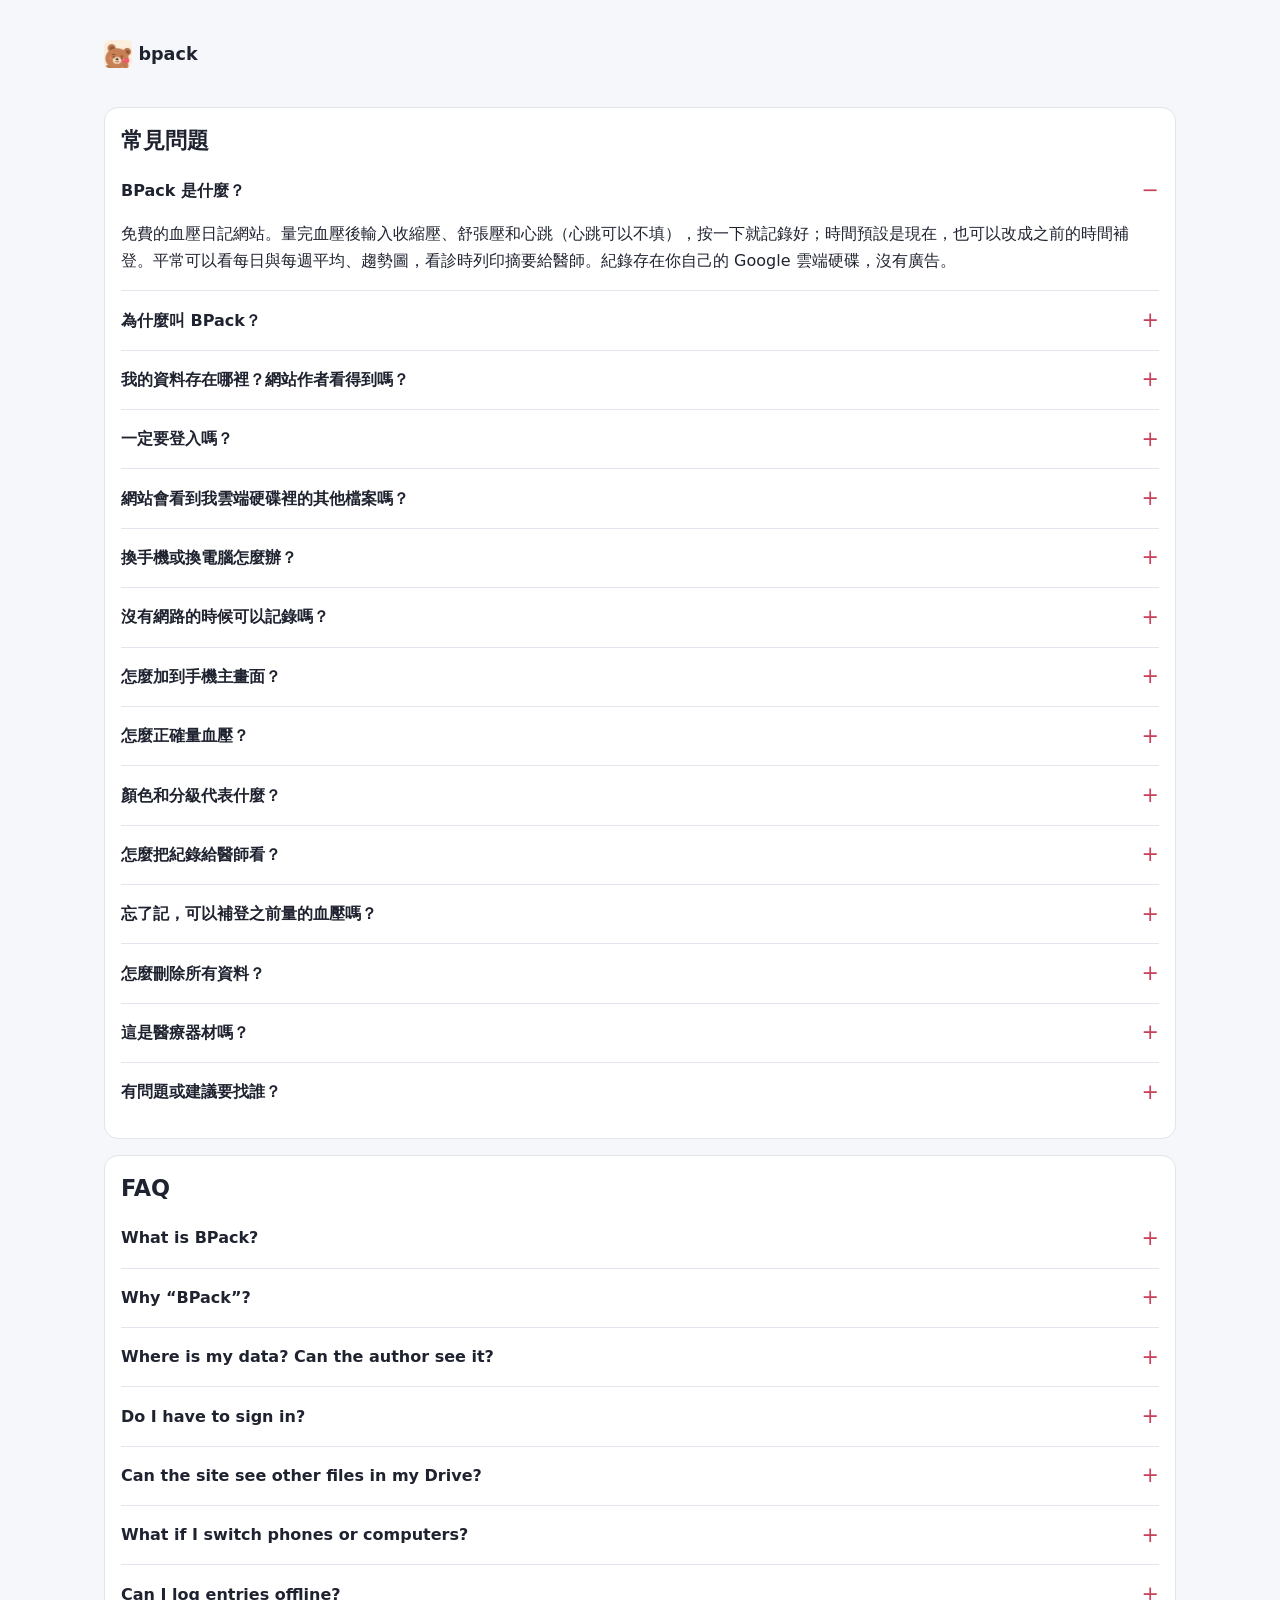
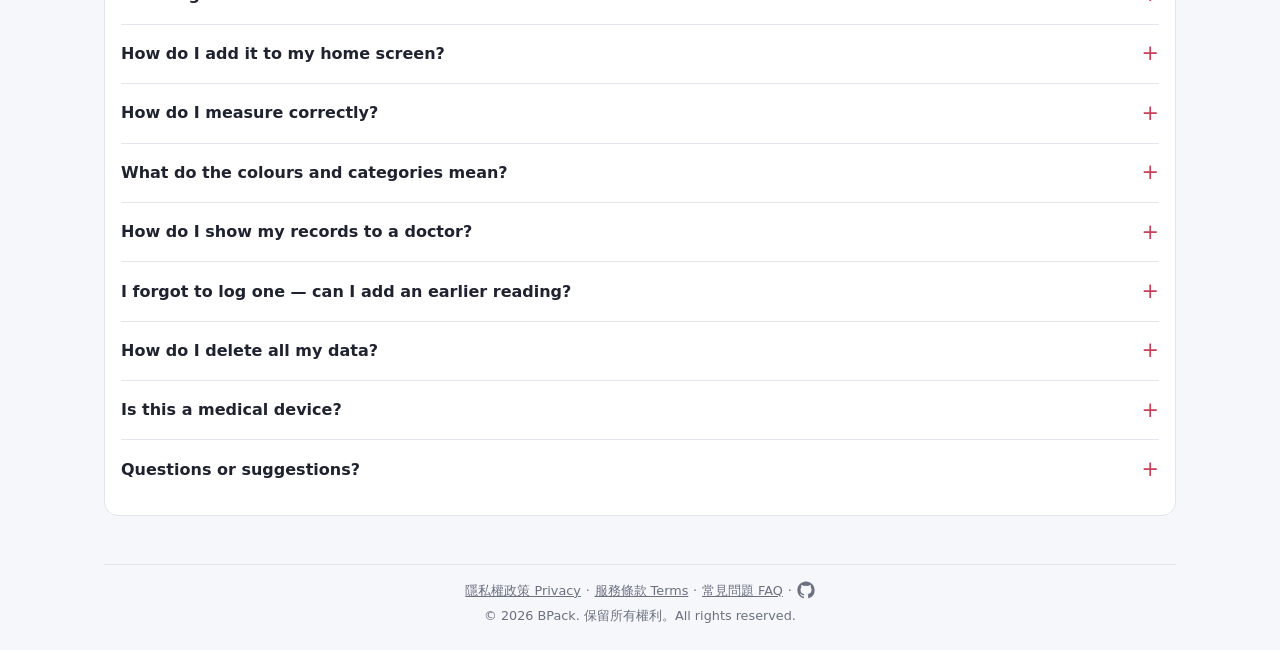
==== faq.html @ 2a6acb5d "BPack: blood pressure diary Free blood pressure diary built on Headack's infrastructure (Google sign" ====
<!doctype html>
<html lang="zh-TW">
<head>
  <meta charset="utf-8">
  <meta name="viewport" content="width=device-width, initial-scale=1">
  <meta http-equiv="Content-Security-Policy" content="default-src 'self'; base-uri 'self'">
  <title>常見問題 FAQ｜BPack</title>
  <meta name="description" content="BPack 常見問題：資料存在哪裡、一定要登入嗎、怎麼正確量血壓、顏色代表什麼、怎麼補登、怎麼給醫師看、怎麼刪除資料。 BPack FAQ: where your data lives, signing in, how to measure correctly, what the colours mean, backfilling, sharing with your doctor, deleting data.">
  <link rel="canonical" href="https://bear1110.github.io/bpack/faq.html">
  <meta property="og:image" content="https://bear1110.github.io/bpack/icons/og-image.png">
  <link rel="icon" href="icons/logo.svg" type="image/svg+xml">
  <script src="js/theme.js"></script>
  <link rel="stylesheet" href="css/styles.css">
  <!-- 結構化資料：FAQPage（只是資料區塊，不會被執行） -->
  <script type="application/ld+json">
  {
    "@context": "https://schema.org",
    "@type": "FAQPage",
    "mainEntity": [
      { "@type": "Question", "name": "BPack 是什麼？", "acceptedAnswer": { "@type": "Answer", "text": "免費的血壓日記網站。輸入收縮壓、舒張壓與心跳就能記錄，查看每日與每週平均、趨勢圖，並列印看診摘要給醫師。紀錄存在你自己的 Google 雲端硬碟。" } },
      { "@type": "Question", "name": "我的資料存在哪裡？網站作者看得到嗎？", "acceptedAnswer": { "@type": "Answer", "text": "登入後，紀錄存在你自己 Google 雲端硬碟裡的一份試算表；尚未同步的紀錄暫存在你的瀏覽器。本網站沒有後端伺服器，作者看不到任何人的資料。" } },
      { "@type": "Question", "name": "一定要登入嗎？", "acceptedAnswer": { "@type": "Answer", "text": "不用登入也能記錄，但紀錄只會存在這台裝置的瀏覽器裡，清除瀏覽器資料、換手機或換瀏覽器就會遺失。建議用 Google 登入備份。" } },
      { "@type": "Question", "name": "怎麼正確量血壓？", "acceptedAnswer": { "@type": "Answer", "text": "量之前靜坐 5 分鐘，背有靠、雙腳平放，手臂放在與心臟同高的位置；量前 30 分鐘不要喝咖啡、運動或抽菸。建議早上起床後吃藥前、晚上睡前各量一次，每次量兩遍、間隔一分鐘，連續 7 天。" } },
      { "@type": "Question", "name": "顏色和分級代表什麼？", "acceptedAnswer": { "@type": "Answer", "text": "依常見指引的門檻：居家血壓低於 120/80 為正常，120–129 且舒張壓低於 80 為偏高，130/80 以上為高血壓第一期，140/90 以上為第二期，180/120 以上請立即就醫；低於 90/60 為偏低。這只是參考，不是診斷。" } },
      { "@type": "Question", "name": "怎麼把紀錄給醫師看？", "acceptedAnswer": { "@type": "Answer", "text": "到「統計」→「看診摘要」，按「列印／存成 PDF」；也可以直接分享你的 Google 試算表。" } },
      { "@type": "Question", "name": "怎麼刪除所有資料？", "acceptedAnswer": { "@type": "Answer", "text": "到「設定」→「危險區域」→「清空所有紀錄」。也可以直接刪除雲端硬碟中的試算表，並在 Google 帳戶撤銷本網站的存取權。" } }
    ]
  }
  </script>
</head>
<body class="doc-page">
  <main>
    <p><a href="./" class="brand-link"><img src="icons/logo.png" alt="" width="28" height="28">bpack</a></p>

    <article class="card doc faq">
      <h1>常見問題</h1>

      <details open>
        <summary>BPack 是什麼？</summary>
        <p>免費的血壓日記網站。量完血壓後輸入收縮壓、舒張壓和心跳（心跳可以不填），按一下就記錄好；時間預設是現在，也可以改成之前的時間補登。平常可以看每日與每週平均、趨勢圖，看診時列印摘要給醫師。紀錄存在你自己的 Google 雲端硬碟，沒有廣告。</p>
      </details>
      <details>
        <summary>為什麼叫 BPack？</summary>
        <p>BPack 是 BP（blood pressure，血壓）加上 ack（acknowledge，確認收到）。血壓如果沒有被好好「ack」——被定期量、被記下來——醫師就很難判斷藥有沒有效、該不該調整。所以我們希望大家把每一次量到的數字都記下來。</p>
      </details>
      <details>
        <summary>我的資料存在哪裡？網站作者看得到嗎？</summary>
        <p>登入後，紀錄存在你自己 Google 雲端硬碟裡的一份試算表（「BPack 血壓紀錄」）；尚未同步的紀錄暫存在你目前使用的瀏覽器。本網站沒有後端伺服器，<strong>作者看不到任何人的資料</strong>，也沒有任何瀏覽量統計或追蹤。詳見<a href="privacy.html">隱私權政策</a>。</p>
      </details>
      <details>
        <summary>一定要登入嗎？</summary>
        <p>不用登入也能記錄。但沒登入時，紀錄只存在這台裝置的瀏覽器裡：<strong>清除瀏覽器資料、換手機或換瀏覽器，紀錄就會不見</strong>。建議用 Google 登入，紀錄會備份到你自己的雲端硬碟。</p>
      </details>
      <details>
        <summary>網站會看到我雲端硬碟裡的其他檔案嗎？</summary>
        <p>不會。登入時授權的是 Google 的 <code>drive.file</code> 權限，只能存取本網站自己建立的那份試算表。</p>
      </details>
      <details>
        <summary>換手機或換電腦怎麼辦？</summary>
        <p>在新裝置打開網站，用同一個 Google 帳號登入，紀錄就會從你的試算表讀回來。</p>
      </details>
      <details>
        <summary>沒有網路的時候可以記錄嗎？</summary>
        <p>可以。紀錄會先存在瀏覽器裡，連上網路後自動同步到試算表。</p>
      </details>
      <details>
        <summary>怎麼加到手機主畫面？</summary>
        <p>按畫面上方的「↓」按鈕。Android 和電腦版 Chrome／Edge 會直接安裝；iPhone 請在 Safari 點「分享」→「加入主畫面」。加到主畫面後，打開就像一般 App 一樣。</p>
      </details>
      <details>
        <summary>怎麼正確量血壓？</summary>
        <p>量之前先靜坐 5 分鐘，背有靠、雙腳平放地面、不要說話；袖帶綁在上臂，手臂放在桌上、與心臟同高。量前 30 分鐘不要喝咖啡或茶、運動、抽菸。</p>
        <p>醫師最常建議的習慣是「722」：連續 <strong>7</strong> 天，每天早晚 <strong>2</strong> 個時段（早上起床後、上廁所後、吃藥前；晚上睡前），每個時段量 <strong>2</strong> 次、間隔一分鐘。這樣得到的平均值最能反映你真正的血壓。</p>
      </details>
      <details>
        <summary>顏色和分級代表什麼？</summary>
        <p>本網站依常見指引的門檻替每筆紀錄標上顏色（以居家血壓為準）：</p>
        <ul>
          <li><strong>正常</strong>：低於 120/80</li>
          <li><strong>偏高</strong>：收縮壓 120–129，且舒張壓低於 80</li>
          <li><strong>高血壓第一期</strong>：收縮壓 130–139 或舒張壓 80–89</li>
          <li><strong>高血壓第二期</strong>：收縮壓 140 以上或舒張壓 90 以上</li>
          <li><strong>請立即就醫</strong>：收縮壓 180 以上或舒張壓 120 以上</li>
          <li><strong>偏低</strong>：低於 90/60</li>
        </ul>
        <p>居家血壓的治療目標一般是低於 130/80。這些分級只是參考，不是診斷；單次量到偏高不必緊張，重點是一段時間的平均。<strong>請勿未經醫師討論就自行調整藥物。</strong></p>
      </details>
      <details>
        <summary>怎麼把紀錄給醫師看？</summary>
        <p>到「統計」→「看診摘要」，選好期間後按「列印／存成 PDF」。摘要包含這段期間的平均血壓、早晚平均、各分級的比例與趨勢圖。也可以直接分享你的 Google 試算表給醫師。</p>
      </details>
      <details>
        <summary>忘了記，可以補登之前量的血壓嗎？</summary>
        <p>可以。在記錄頁按時間那一列，就可以改成之前的日期和時間再儲存。已經存好的紀錄也可以在「紀錄」頁點開修改時間或數值。</p>
      </details>
      <details>
        <summary>怎麼刪除所有資料？</summary>
        <p>到「設定」→「危險區域」→「清空所有紀錄」。也可以直接刪除雲端硬碟中的試算表，並在 <a href="https://myaccount.google.com/permissions" rel="noopener">Google 帳戶的第三方存取權</a>頁面撤銷本網站的授權。</p>
      </details>
      <details>
        <summary>這是醫療器材嗎？</summary>
        <p>不是。本網站只是記錄工具，分級與統計不構成醫療診斷。如果量到 180/120 以上，或出現胸痛、呼吸困難、劇烈頭痛、單側無力、說話困難等症狀，請立即就醫。</p>
      </details>
      <details>
        <summary>有問題或建議要找誰？</summary>
        <p>歡迎到 <a href="https://github.com/Bear1110/bpack/issues" rel="noopener">GitHub</a> 提出 issue。</p>
      </details>
    </article>

    <article class="card doc faq" lang="en">
      <h1>FAQ</h1>
      <details>
        <summary>What is BPack?</summary>
        <p>A free blood-pressure diary. After you measure, type in systolic, diastolic and pulse (pulse is optional) and tap once to save; the time defaults to now and can be changed to backfill an earlier reading. See daily and weekly averages and a trend chart, and print a summary for your doctor. Your entries are stored in your own Google Drive. No ads.</p>
      </details>
      <details>
        <summary>Why “BPack”?</summary>
        <p>BPack = BP (blood pressure) + ack (acknowledge). Blood pressure that isn't acked — measured regularly and written down — makes it hard for your doctor to tell whether treatment is working. So we hope you'll record every reading.</p>
      </details>
      <details>
        <summary>Where is my data? Can the author see it?</summary>
        <p>Once you sign in, entries are stored in a spreadsheet in your own Google Drive ("BPack Blood Pressure Log"); entries not yet synced are kept in your browser. There is no backend server — <strong>the author cannot see anyone's data</strong>, and there are no analytics or tracking of any kind. See the <a href="privacy.html">privacy policy</a>.</p>
      </details>
      <details>
        <summary>Do I have to sign in?</summary>
        <p>No — you can log right away. But without signing in, entries live only in this browser on this device: <strong>clearing browser data or switching phones or browsers will lose them</strong>. Sign in with Google to back them up to your own Drive.</p>
      </details>
      <details>
        <summary>Can the site see other files in my Drive?</summary>
        <p>No. It uses Google's <code>drive.file</code> permission, which only allows access to the spreadsheet the site created.</p>
      </details>
      <details>
        <summary>What if I switch phones or computers?</summary>
        <p>Open the site on the new device and sign in with the same Google account; your entries are read back from your spreadsheet.</p>
      </details>
      <details>
        <summary>Can I log entries offline?</summary>
        <p>Yes. Entries are saved in the browser first and synced to your spreadsheet when you're back online.</p>
      </details>
      <details>
        <summary>How do I add it to my home screen?</summary>
        <p>Tap the “↓” button at the top. Android and desktop Chrome/Edge install it directly; on iPhone, tap Share → Add to Home Screen in Safari.</p>
      </details>
      <details>
        <summary>How do I measure correctly?</summary>
        <p>Sit quietly for 5 minutes first, back supported, feet flat on the floor, without talking; cuff on the upper arm, arm resting on a table at heart level. No caffeine, exercise or smoking in the 30 minutes before.</p>
        <p>The habit doctors most often recommend is “722”: <strong>7</strong> days in a row, <strong>2</strong> times a day (morning after waking and using the toilet, before medication; evening before bed), <strong>2</strong> readings each time one minute apart. The average of these readings reflects your true blood pressure best.</p>
      </details>
      <details>
        <summary>What do the colours and categories mean?</summary>
        <p>Each reading is coloured using common guideline thresholds for home blood pressure:</p>
        <ul>
          <li><strong>Normal</strong>: below 120/80</li>
          <li><strong>Elevated</strong>: systolic 120–129 and diastolic below 80</li>
          <li><strong>High, stage 1</strong>: systolic 130–139 or diastolic 80–89</li>
          <li><strong>High, stage 2</strong>: systolic 140 or higher, or diastolic 90 or higher</li>
          <li><strong>Seek care now</strong>: systolic 180 or higher, or diastolic 120 or higher</li>
          <li><strong>Low</strong>: below 90/60</li>
        </ul>
        <p>The usual home treatment target is below 130/80. These categories are a reference, not a diagnosis; one high reading is not cause for alarm — what matters is the average over time. <strong>Never change your medication based on these numbers without talking to your doctor.</strong></p>
      </details>
      <details>
        <summary>How do I show my records to a doctor?</summary>
        <p>Go to Stats → Doctor summary, choose a period and tap “Print / save as PDF”. The summary includes the period's average, morning and evening averages, the share of readings in each category and the trend chart. You can also share your Google spreadsheet directly.</p>
      </details>
      <details>
        <summary>I forgot to log one — can I add an earlier reading?</summary>
        <p>Yes. On the Log page, tap the time row to change it to an earlier date and time before saving. You can also open any saved entry on the History page and edit its time or values.</p>
      </details>
      <details>
        <summary>How do I delete all my data?</summary>
        <p>Settings → Danger zone → Delete all entries. You can also delete the spreadsheet from your Drive and revoke the site's access on your <a href="https://myaccount.google.com/permissions" rel="noopener">Google Account</a>.</p>
      </details>
      <details>
        <summary>Is this a medical device?</summary>
        <p>No. It's a record-keeping tool; categories and statistics are not a diagnosis. If a reading is 180/120 or higher, or you have chest pain, shortness of breath, a severe headache, weakness or trouble speaking, seek medical care immediately.</p>
      </details>
      <details>
        <summary>Questions or suggestions?</summary>
        <p>Please open an issue on <a href="https://github.com/Bear1110/bpack/issues" rel="noopener">GitHub</a>.</p>
      </details>
    </article>

    <footer class="site-footer">
      <nav><a href="privacy.html">隱私權政策 Privacy</a> · <a href="terms.html">服務條款 Terms</a> · <a href="faq.html">常見問題 FAQ</a> · <a href="https://github.com/Bear1110/bpack" class="footer-gh" target="_blank" rel="noopener" aria-label="GitHub" title="GitHub"><svg class="icon" viewBox="0 0 24 24" aria-hidden="true"><path fill="currentColor" stroke="none" d="M12 .5C5.65.5.5 5.65.5 12a11.5 11.5 0 0 0 7.86 10.92c.58.1.79-.25.79-.56v-2c-3.2.7-3.88-1.37-3.88-1.37-.52-1.33-1.28-1.68-1.28-1.68-1.05-.72.08-.7.08-.7 1.16.08 1.77 1.19 1.77 1.19 1.03 1.77 2.7 1.26 3.36.96.1-.75.4-1.26.73-1.55-2.55-.29-5.24-1.28-5.24-5.68 0-1.25.45-2.28 1.19-3.08-.12-.29-.52-1.46.11-3.05 0 0 .97-.31 3.17 1.18a11 11 0 0 1 5.77 0c2.2-1.49 3.17-1.18 3.17-1.18.63 1.59.23 2.76.11 3.05.74.8 1.19 1.83 1.19 3.08 0 4.41-2.69 5.39-5.25 5.67.41.36.78 1.06.78 2.14v3.17c0 .31.21.67.8.56A11.5 11.5 0 0 0 23.5 12C23.5 5.65 18.35.5 12 .5z"/></svg></a></nav>
      <p>© 2026 BPack. 保留所有權利。All rights reserved.</p>
    </footer>
  </main>
</body>
</html>
---- css/styles.css ----
/* 行動優先（mobile-first）：預設樣式給手機，@media (min-width) 再加上平板 / 桌機版面。
   方向一律用邏輯屬性（inline-start / inline-end），右到左語言自動鏡像。 */

:root {
  --bg: #f6f7fb;
  --surface: #ffffff;
  --text: #1f2330;
  --muted: #6b7180;
  --border: #e2e5ee;
  --primary: #c8415a;
  --primary-text: #ffffff;
  /* 熊熊 logo 的配色：首頁記錄卡片用 */
  --bear-bg: #fbeedd;
  --bear-border: #ecd3b4;
  --bear-text: #4b2b1e;
  --bear-shadow: rgb(143 85 54 / .22);
  --danger: #d6336c;
  --warning-bg: #fff4e6;
  --warning-text: #8a4b00;
  --series-1: #c8415a; /* 收縮壓 */
  --series-2: #2a78d6; /* 舒張壓 */
  --grid: #e8eaf0;
  --good: #0a7d0a;
  --bad: #c0392b;
  /* 血壓分級 */
  --cat-low: #3a7bd5;
  --cat-normal: #2b9348;
  --cat-elevated: #d39e00;
  --cat-stage1: #ef7d1a;
  --cat-stage2: #d63a3a;
  --cat-crisis: #8b1a2b;
  --radius: 14px;
  --gutter: 16px;
  --tabbar-h: 60px;
  --topbar-h: 56px;
  --tap: 44px; /* 最小觸控尺寸 */
  color-scheme: light;
}

/* 深色：js/theme.js 依設定（或跟隨系統）在 <html> 加上 data-theme="dark" */
:root[data-theme="dark"] {
  color-scheme: dark;
  --bg: #14161c;
  --surface: #1d2029;
  --text: #e8eaf0;
  --muted: #9aa0ae;
  --border: #2d313d;
  --primary: #f08497;
  --primary-text: #10131a;
  --bear-bg: #ead8bf; /* 深色模式稍微調暗，避免一大塊太刺眼 */
  --bear-border: #d9c09f;
  --bear-shadow: rgb(0 0 0 / .35);
  --danger: #f06595;
  --warning-bg: #3a2a12;
  --warning-text: #ffc078;
  --series-1: #f08497;
  --series-2: #5aa0f0;
  --grid: #2a2e39;
  --good: #3fbf3f;
  --bad: #f06a6a;
  --cat-low: #6aa6f5;
  --cat-normal: #4cc06a;
  --cat-elevated: #e8c04a;
  --cat-stage1: #ff9a4a;
  --cat-stage2: #f06a6a;
  --cat-crisis: #e03a55;
}

* { box-sizing: border-box; }

body {
  margin: 0;
  background: var(--bg);
  color: var(--text);
  font: 16px/1.5 system-ui, -apple-system, "Segoe UI", "Noto Sans TC", "Noto Sans SC", "Noto Sans JP", "PingFang TC", "Hiragino Sans", sans-serif;
  padding-bottom: calc(var(--tabbar-h) + env(safe-area-inset-bottom));
  -webkit-tap-highlight-color: transparent;
}

h1 { font-size: 1.15rem; margin: 0; }

/* 線條 icon：跟著文字顏色 */
.icon { width: 1.25em; height: 1.25em; flex: none; fill: none; stroke: currentColor; stroke-width: 2; stroke-linecap: round; stroke-linejoin: round; }
[data-icon] { display: inline-flex; }
h2 { font-size: 1rem; margin: 0 0 .5rem; }

/* ---------- 標題列 ---------- */

.topbar {
  position: sticky; top: 0; z-index: 10;
  display: flex; align-items: center; justify-content: space-between; gap: .75rem;
  min-height: var(--topbar-h);
  padding: .5rem var(--gutter); padding-top: calc(.5rem + env(safe-area-inset-top));
  background: var(--surface); border-bottom: 1px solid var(--border);
}
.topbar h1 { white-space: nowrap; overflow: hidden; text-overflow: ellipsis; }
/* 品牌：熊熊 logo + 小寫文字標誌 */
.brand { display: flex; align-items: center; gap: .45rem; flex: none; }
.brand img { width: 34px; height: 34px; flex: none; border-radius: 8px; }
.brand span { font-size: 1.3rem; font-weight: 800; letter-spacing: -.02em; color: var(--text); }
.brand-link { display: inline-flex; align-items: center; gap: .4rem; font-weight: 800; font-size: 1.1rem; color: var(--text); text-decoration: none; }
.top-actions { display: flex; align-items: center; gap: .5rem; min-width: 0; }
.sync { display: flex; align-items: center; gap: .5rem; min-width: 0; }
.sync-status { display: inline-flex; align-items: center; gap: .25rem; font-size: .85rem; color: var(--muted); white-space: nowrap; min-width: 0; }
.sync-status .icon { width: 22px; height: 22px; }
.sync-status[data-kind="cloudCheck"] { color: var(--good); }
.sync-status[data-kind="cloudUp"] { color: var(--primary); }
.sync-status[data-kind="cloudOff"] { color: var(--warning-text); }
.sync-status[data-kind="cloudSync"] .icon { animation: pulse 1.2s ease-in-out infinite; }
@keyframes pulse { 50% { opacity: .35; } }
.sync-count { font-weight: 700; font-variant-numeric: tabular-nums; }
.sync-text { display: none; }

.icon-btn-top {
  appearance: none; flex: none; display: inline-grid; place-items: center; cursor: pointer;
  width: 36px; height: 36px; border-radius: 50%; border: 1px solid var(--primary); background: transparent; color: var(--primary);
}
.icon-btn-top[hidden] { display: none; }
.icon-btn-top .icon { width: 19px; height: 19px; }
.install-steps { margin: .5rem 0 0; padding-inline-start: 1.4rem; display: flex; flex-direction: column; gap: .6rem; line-height: 1.6; }
.install-steps .icon { vertical-align: -0.25em; color: var(--primary); }

/* 語言：外觀沿用 .icon-btn-top；原生下拉選單透明疊在上面，點下去開系統清單 */
.lang-picker { position: relative; }
.lang-picker svg { width: 19px; height: 19px; fill: none; stroke: currentColor; stroke-width: 1.8; pointer-events: none; }
.lang-picker select {
  position: absolute; inset: 0; width: 100%; height: 100%; min-height: 0; padding: 0; margin: 0;
  opacity: 0; cursor: pointer; font-size: 16px; border: 0;
}
.lang-picker:focus-within { outline: 2px solid var(--primary); outline-offset: 2px; }

.banner {
  margin: 0; padding: .6rem var(--gutter); font-size: .9rem;
  background: var(--warning-bg); color: var(--warning-text);
}

/* ---------- 分頁：手機固定在底部 ---------- */

.nav {
  position: fixed; inset-inline: 0; bottom: 0; z-index: 10;
  display: grid; grid-auto-flow: column; grid-auto-columns: 1fr;
  height: calc(var(--tabbar-h) + env(safe-area-inset-bottom)); padding-bottom: env(safe-area-inset-bottom);
  background: var(--surface); border-top: 1px solid var(--border);
}
.nav button {
  appearance: none; border: 0; background: none; font: inherit; font-size: .72rem;
  color: var(--muted); cursor: pointer; min-height: var(--tap);
  display: flex; flex-direction: column; align-items: center; justify-content: center; gap: 2px;
}
.nav-icon .icon { width: 24px; height: 24px; }
.nav button.active { color: var(--primary); font-weight: 700; }

/* ---------- 內容 ---------- */

main { max-width: 640px; margin: 0 auto; padding: var(--gutter); }

.view { display: none; flex-direction: column; gap: 1rem; }
body[data-view="log"] #view-log,
body[data-view="list"] #view-list,
body[data-view="stats"] #view-stats,
body[data-view="settings"] #view-settings { display: flex; }

.view-title { display: none; }

.card {
  background: var(--surface); border: 1px solid var(--border);
  border-radius: var(--radius); padding: 1rem;
}
.card p { margin: .25rem 0; }

.btn {
  appearance: none; border: 1px solid var(--primary); cursor: pointer;
  background: var(--primary); color: var(--primary-text);
  border-radius: 10px; padding: .6rem 1rem; font: inherit; font-weight: 600;
  min-height: var(--tap);
}
.btn.ghost { background: transparent; color: var(--primary); }
.btn.danger { border-color: var(--danger); color: var(--danger); }
.btn.small { padding: .35rem .7rem; font-size: .85rem; min-height: 36px; }
.btn.wide { width: 100%; }
.btn:disabled { opacity: .5; cursor: default; }

.btn-with-icon { display: inline-flex; align-items: center; justify-content: center; gap: .5rem; }

/* ---------- 記錄卡片 ---------- */

.log-card { background: var(--bear-bg); border-color: var(--bear-border); color: var(--bear-text); padding: 1.1rem 1rem 1rem; }
.log-card input, .log-card textarea { background: var(--surface); color: var(--text); }
.log-head { display: flex; align-items: center; gap: .6rem; margin-bottom: .6rem; }
.log-head h2 { margin: 0; font-size: 1.2rem; }
.log-bear { width: 72px; height: auto; flex: none; }
/* 三個數字：收縮壓 / 舒張壓 大、心跳小 */
.bp-inputs { display: grid; grid-template-columns: 1fr auto 1fr; gap: .4rem .5rem; align-items: end; }
.bp-field { display: flex; flex-direction: column; gap: .25rem; min-width: 0; }
.bp-field.pulse { grid-column: 1 / -1; max-width: 12rem; }
.bp-label { font-size: .85rem; font-weight: 600; }
.bp-label small { font-weight: 400; color: color-mix(in srgb, currentColor 70%, transparent); margin-inline-start: .15em; }
.bp-input { position: relative; display: flex; align-items: center; }
.bp-input input {
  width: 100%; min-height: 64px; padding: .4rem 2.6rem .4rem .7rem; border-radius: 14px;
  font-size: 2rem; font-weight: 700; font-variant-numeric: tabular-nums; text-align: center;
  -moz-appearance: textfield;
}
.bp-field.pulse .bp-input input { min-height: 48px; font-size: 1.3rem; }
.bp-input input::-webkit-outer-spin-button, .bp-input input::-webkit-inner-spin-button { -webkit-appearance: none; margin: 0; }
.bp-input input:focus { outline: 2px solid var(--primary); outline-offset: 1px; }
.bp-unit { position: absolute; inset-inline-end: .6rem; font-size: .75rem; color: var(--muted); pointer-events: none; }
.bp-slash { font-size: 2rem; font-weight: 300; color: var(--muted); padding-bottom: .8rem; }
.log-time { display: flex; align-items: center; gap: .4rem; flex-wrap: wrap; margin: .9rem 0 .25rem; font-size: .95rem; }
.log-time .icon { width: 18px; height: 18px; }
.log-time .link-btn { font-size: .9rem; padding: .35rem .4rem; min-height: 36px; }
.log-time-input { width: auto; flex: 1; }
.log-time-input[hidden] { display: none; }
.log-time-text[hidden] { display: none; }
.log-more { margin: .5rem 0 .75rem; }
.log-more summary { cursor: pointer; color: var(--muted); font-size: .9rem; min-height: 36px; display: flex; align-items: center; list-style: none; }
.log-more summary::-webkit-details-marker { display: none; }
.log-more summary::before { content: '▸'; margin-inline-end: .4rem; }
.log-more[open] summary::before { content: '▾'; }
.log-more .field { margin-top: .75rem; }
.btn.big { font-size: 1.25rem; min-height: 60px; border-radius: 14px; }
.crisis-note { border: 1px solid var(--danger); font-weight: 600; }
.crisis-note[hidden] { display: none; }

/* 分級顏色：色點、文字、膠囊 */
.cat-dot { display: inline-block; width: .8rem; height: .8rem; border-radius: 50%; flex: none; background: var(--muted); }
.cat-low { --cat: var(--cat-low); }
.cat-normal { --cat: var(--cat-normal); }
.cat-elevated { --cat: var(--cat-elevated); }
.cat-stage1 { --cat: var(--cat-stage1); }
.cat-stage2 { --cat: var(--cat-stage2); }
.cat-crisis { --cat: var(--cat-crisis); }
.cat-dot[class*="cat-"] { background: var(--cat); }
.cat-text-low { color: var(--cat-low); }
.cat-text-normal { color: var(--cat-normal); }
.cat-text-elevated { color: var(--cat-elevated); }
.cat-text-stage1 { color: var(--cat-stage1); }
.cat-text-stage2 { color: var(--cat-stage2); }
.cat-text-crisis { color: var(--cat-crisis); }
.cat-badge { display: inline-block; padding: .1rem .6rem; border-radius: 999px; font-size: .8rem; font-weight: 700; color: #fff; background: var(--cat, var(--muted)); }
.cat-badge.cat-elevated { color: #1f2330; }
.cat-legend { list-style: none; margin: .5rem 0 .25rem; padding: 0; display: flex; flex-direction: column; gap: .35rem; }
.cat-legend li { display: flex; align-items: center; gap: .5rem; }
.cat-legend .muted { margin-inline-start: auto; }
.prop-label .cat-dot { margin-inline-end: .4rem; vertical-align: -1px; }

/* 最近 7 天 */
.week-avg { display: flex; align-items: center; gap: .75rem; flex-wrap: wrap; margin: .25rem 0 .5rem; }
.week-bp { font-size: 2rem; font-weight: 800; font-variant-numeric: tabular-nums; line-height: 1; }
.bp-sep { font-weight: 300; opacity: .6; padding: 0 .05em; }

/* 紀錄列表 */
.reading-list { list-style: none; margin: 0; padding: 0; display: flex; flex-direction: column; gap: .4rem; }
.reading {
  display: grid; grid-template-columns: auto 1fr auto auto; grid-template-areas: "dot when bp pulse" "dot tags tags tags";
  align-items: center; column-gap: .6rem; row-gap: .2rem;
  background: var(--surface); border: 1px solid var(--border); border-radius: 12px; padding: .55rem .8rem; cursor: pointer; min-height: var(--tap);
}
.reading:hover { border-color: var(--primary); }
.reading .cat-dot { grid-area: dot; }
.reading-when { grid-area: when; display: inline-flex; align-items: center; gap: .3rem; color: var(--muted); font-size: .9rem; font-variant-numeric: tabular-nums; min-width: 0; }
.reading-when .icon { width: 16px; height: 16px; }
.reading-bp { grid-area: bp; font-size: 1.25rem; font-variant-numeric: tabular-nums; white-space: nowrap; }
.reading-pulse { grid-area: pulse; display: inline-flex; align-items: center; gap: .2rem; color: var(--muted); font-size: .9rem; min-width: 3.2rem; justify-content: flex-end; font-variant-numeric: tabular-nums; }
.reading-pulse .icon { width: 14px; height: 14px; }
.reading-tags { grid-area: tags; display: flex; flex-wrap: wrap; gap: .3rem; }
.tag {
  display: inline-flex; align-items: center; padding: .05rem .5rem; border-radius: 999px;
  font-size: .75rem; line-height: 1.5; color: var(--text); border: 1px solid var(--border); background: var(--bg);
}
.tag.note { color: var(--muted); max-width: 100%; overflow: hidden; text-overflow: ellipsis; white-space: nowrap; }
.list-day { display: flex; justify-content: space-between; align-items: baseline; gap: .5rem; margin: .75rem 0 .1rem; font-size: .85rem; font-weight: 700; color: var(--muted); }
.list-day:first-child { margin-top: 0; }
.list-day-avg { font-weight: 600; font-variant-numeric: tabular-nums; }
.list-more { margin-top: .25rem; }
.file-btn { display: inline-flex; align-items: center; justify-content: center; position: relative; overflow: hidden; }
.file-btn input { position: absolute; inset: 0; opacity: 0; cursor: pointer; min-height: 0; }

/* 折線圖 */
.chart .line path { fill: none; stroke-width: 2; stroke-linejoin: round; stroke-linecap: round; }
.chart .line.s1 path, .chart .line.s1 .dot { stroke: var(--series-1); }
.chart .line.s2 path, .chart .line.s2 .dot { stroke: var(--series-2); }
.chart .line .dot { fill: var(--surface); stroke-width: 2; }
.chart rect.hit { fill: transparent; outline: none; }
.chart rect.hit.active, .chart rect.hit:focus-visible { fill: color-mix(in srgb, var(--text) 6%, transparent); }
.chart .ref.r1 { stroke: var(--cat-stage1); opacity: .7; }
.chart .ref.r2 { stroke: var(--cat-stage1); opacity: .7; }

/* 理念 */
.tagline { margin: 0; text-align: center; color: var(--muted); font-size: .95rem; line-height: 1.6; text-wrap: balance; }

.actions { display: flex; gap: .5rem; margin-top: .75rem; align-items: center; }
.actions .btn { flex: 1; }
.spacer { flex: 1; }

/* 統計：篩選列 */
#view-stats { gap: 1rem; }
.stats-filters { display: flex; flex-direction: column; gap: .75rem; }
.filter-row { display: flex; flex-wrap: wrap; gap: .75rem 1.5rem; align-items: flex-start; }
.filter-group { display: flex; flex-direction: column; gap: .35rem; min-width: 0; }
.filter-label { font-size: .8rem; color: var(--muted); font-weight: 600; }
.seg.range-seg { flex: none; overflow-x: auto; scrollbar-width: none; }
.seg.range-seg button { flex: 1 0 auto; padding-inline: .7rem; white-space: nowrap; }
.chip-toggle {
  appearance: none; font: inherit; font-size: .85rem; cursor: pointer; min-height: 36px;
  padding: .3rem .8rem; border-radius: 999px; border: 1px solid var(--border); background: var(--surface); color: var(--text);
}
.chip-toggle[aria-pressed="true"] { background: var(--primary); border-color: var(--primary); color: var(--primary-text); }
.chip-toggle:disabled { opacity: .4; cursor: default; }
.chip-count { margin-inline-start: .4em; font-size: .8em; opacity: .75; font-variant-numeric: tabular-nums; }
.filter-hint { font-weight: 400; }
.seg.stats-tabs { flex: none; }
.seg.stats-tabs button { font-size: .95rem; font-weight: 600; }
.seg.stats-tabs button[aria-selected="true"] { background: var(--primary); color: var(--primary-text); }
.stats-body { display: flex; flex-direction: column; gap: 1rem; }
.empty-state { text-align: center; padding: 2rem 0; }

/* 統計：卡片與圖表 */
.stat-card { min-width: 0; }
.stat-card h3 { font-size: .9rem; margin: 1rem 0 .4rem; }
.stat-grid { display: grid; grid-template-columns: 1fr; gap: 1rem; }
.tile small { font-size: .9rem; font-weight: 400; color: var(--muted); }
.tile-delta { font-size: .8rem; margin-top: .2rem; color: var(--muted); }
.tile-delta.good { color: var(--good); }
.tile-delta.bad { color: var(--bad); }
.chart { display: block; max-width: 100%; height: auto; overflow: visible; }
.chart .grid { stroke: var(--grid); stroke-width: 1; }
.chart .axis { stroke: var(--border); stroke-width: 1; }
.chart .tick { fill: var(--muted); font-size: 11px; font-variant-numeric: tabular-nums; }
.chart .ref { stroke: var(--text); stroke-width: 1; opacity: .55; }
.chart .ref-label { fill: var(--muted); font-size: 11px; }
.chart .bar { outline: none; cursor: default; }
.chart .bar .hit { fill: transparent; }
.chart .bar.s1 path { fill: var(--series-1); }
.chart .bar.s2 path { fill: var(--series-2); }
.chart .bar.active path, .chart .bar:focus-visible path { filter: brightness(1.15); }
.chart .bar.active .hit, .chart .bar:focus-visible .hit { fill: color-mix(in srgb, var(--text) 6%, transparent); }
.legend { display: flex; flex-wrap: wrap; gap: .3rem 1rem; font-size: .8rem; color: var(--muted); margin-bottom: .4rem; }
.legend span { display: inline-flex; align-items: center; gap: .35rem; }
.legend .key { width: 10px; height: 10px; border-radius: 2px; display: inline-block; }
.legend .key.s1 { background: var(--series-1); }
.legend .key.s2 { background: var(--series-2); }
.chart-tip {
  position: fixed; z-index: 50; pointer-events: none; max-width: 260px;
  padding: .35rem .6rem; border-radius: 8px; font-size: .8rem; font-weight: 600;
  background: var(--text); color: var(--bg); box-shadow: 0 4px 14px rgb(0 0 0 / .25);
}

/* 表格（含「以表格顯示」） */
.table-view { margin-top: .5rem; font-size: .85rem; }
.table-view summary { cursor: pointer; color: var(--muted); min-height: 32px; display: flex; align-items: center; }
.table-wrap { overflow-x: auto; }
.stat-card table, .table-view table { width: 100%; border-collapse: collapse; font-size: .85rem; }
.stat-card th, .stat-card td { padding: .4rem .5rem; border-bottom: 1px solid var(--border); text-align: start; }
.stat-card thead th { color: var(--muted); font-weight: 600; font-size: .8rem; white-space: nowrap; }
.stat-card tbody th { font-weight: 500; white-space: nowrap; }
.stat-card th.num { text-align: end; }
.stat-card td.num { text-align: end; font-variant-numeric: tabular-nums; white-space: nowrap; }
.stat-card td.over { color: var(--bad); font-weight: 700; }

/* 比例橫條 */
.prop-list { list-style: none; margin: 0; padding: 0; display: flex; flex-direction: column; gap: .45rem; }
.prop-list li { display: grid; grid-template-columns: minmax(6em, 1fr) 2fr auto; gap: .6rem; align-items: center; font-size: .85rem; }
.prop-label { overflow-wrap: anywhere; }
.prop-track { height: 8px; border-radius: 4px; background: var(--grid); overflow: hidden; }
.prop-fill { display: block; width: 0; height: 100%; border-radius: 4px; background: var(--series-1); }
.prop-value { color: var(--muted); font-variant-numeric: tabular-nums; white-space: nowrap; }

/* 看診摘要 */
.report-head { display: flex; justify-content: space-between; align-items: flex-start; gap: 1rem; }
.report-head h2 { font-size: 1.15rem; margin: 0 0 .2rem; }
.key-figures { display: grid; grid-template-columns: 1fr; gap: .1rem; margin: 0; }
.kf { display: grid; grid-template-columns: minmax(8em, 1fr) 2fr; gap: .75rem; padding: .45rem 0; border-bottom: 1px solid var(--border); }
.kf:last-child { border-bottom: 0; }
.kf dt { color: var(--muted); font-size: .85rem; }
.kf dd { margin: 0; font-weight: 600; }
.report-foot { text-align: center; }

/* 統計：數字卡片（也用於舊版單月統計） */
.tiles { display: grid; grid-template-columns: repeat(2, 1fr); gap: .75rem; }
.tile { background: var(--surface); border: 1px solid var(--border); border-radius: var(--radius); padding: 1rem; }
.tile-value { font-size: 1.8rem; font-weight: 700; }
.tile-label { color: var(--muted); font-size: .85rem; }
.kv { list-style: none; margin: 0; padding: 0; }
.kv li { display: flex; justify-content: space-between; padding: .3rem 0; border-bottom: 1px solid var(--border); }
.kv li:last-child { border-bottom: 0; }

.warning { background: var(--warning-bg); color: var(--warning-text); border-radius: var(--radius); padding: .75rem 1rem; margin: 0; }
.error { color: var(--danger); margin: .5rem 0 0; }
.muted { color: var(--muted); }
.small { font-size: .85rem; }
.disclaimer { color: var(--muted); font-size: .8rem; margin: 0; }

/* 頁尾：免責聲明、隱私權政策 / 服務條款連結、版權 */
.site-footer {
  margin-top: 2rem; padding-top: 1rem; border-top: 1px solid var(--border);
  display: flex; flex-direction: column; gap: .4rem; align-items: center; text-align: center;
  color: var(--muted); font-size: .8rem;
}
.site-footer p, .site-footer nav { margin: 0; }
.site-footer a { color: var(--muted); }
.site-footer nav { display: inline-flex; align-items: center; gap: .3rem; flex-wrap: wrap; justify-content: center; }
.footer-gh { display: inline-flex; align-items: center; }
.footer-gh:hover { color: var(--text); }
.footer-gh .icon { width: 18px; height: 18px; }
.footer-version { font-size: .75rem; opacity: .7; font-variant-numeric: tabular-nums; }

/* 隱私權政策、服務條款等文件頁：沒有底部分頁列 */
body.doc-page { padding-bottom: 0; }
.doc-page main { display: flex; flex-direction: column; gap: 1rem; }
.doc h1 { font-size: 1.4rem; margin: 0 0 .25rem; }
.doc h2 { margin-top: 1.5rem; }
.doc p, .doc li { line-height: 1.7; }
/* FAQ：可展開的問答 */
.faq details { border-bottom: 1px solid var(--border); }
.faq details:last-of-type { border-bottom: 0; }
.faq summary {
  cursor: pointer; list-style: none; display: flex; justify-content: space-between; align-items: center; gap: 1rem;
  padding: .85rem 0; font-weight: 600; min-height: var(--tap);
}
.faq summary::-webkit-details-marker { display: none; }
.faq summary::after { content: '+'; color: var(--primary); font-size: 1.3rem; font-weight: 400; flex: none; }
.faq details[open] summary::after { content: '−'; }
.faq details p { margin: 0 0 1rem; color: var(--text); }

/* 表單 */
.field { display: flex; flex-direction: column; gap: .3rem; margin: 0 0 1rem; border: 0; padding: 0; min-width: 0; }
.field.inline { flex-direction: row; align-items: center; gap: .75rem; }
.field legend { padding: 0; margin-bottom: .3rem; }
.row { display: grid; grid-template-columns: 1fr; column-gap: 1rem; }
/* 16px 以上避免 iOS 聚焦時自動放大 */
input, select, textarea {
  font: inherit; font-size: max(16px, 1rem); color: var(--text); background: var(--bg);
  border: 1px solid var(--border); border-radius: 10px; padding: .55rem .7rem;
  min-height: var(--tap); width: 100%;
}
.field.inline input { width: auto; }
input[type="range"] { padding: 0; accent-color: var(--primary); }
.chips { display: flex; flex-wrap: wrap; gap: .4rem; }
/* 隱藏的核取方塊必須定位在選項本身，否則聚焦時瀏覽器會捲動到它原本的位置而跑版 */
.chip { position: relative; }
.chip input { position: absolute; inset: 0; width: 100%; height: 100%; min-height: 0; margin: 0; opacity: 0; pointer-events: none; }
.chip span {
  display: inline-flex; align-items: center; min-height: 40px; padding: .35rem .85rem; border-radius: 999px;
  border: 1px solid var(--border); cursor: pointer; font-size: .9rem;
}
.chip input:checked + span { background: var(--primary); border-color: var(--primary); color: var(--primary-text); }
.chip input:focus-visible + span { outline: 2px solid var(--primary); outline-offset: 2px; }

/* 對話框：手機全螢幕，操作按鈕固定在底部 */
dialog {
  width: 100%; max-width: 100%; height: 100%; max-height: 100%;
  margin: 0; padding: 0; border: 0; border-radius: 0; overflow: hidden; /* 只讓 .dialog-body 捲動 */
  background: var(--surface); color: var(--text);
}
dialog::backdrop { background: rgb(0 0 0 / .45); }
dialog form { display: flex; flex-direction: column; height: 100%; }
.dialog-body {
  flex: 1; overflow-y: auto; overscroll-behavior: contain;
  padding: calc(1rem + env(safe-area-inset-top)) var(--gutter) 1rem;
}
.dialog-actions {
  display: flex; gap: .5rem; align-items: center;
  padding: .75rem var(--gutter) calc(.75rem + env(safe-area-inset-bottom));
  border-top: 1px solid var(--border); background: var(--surface);
}

.icon-btn {
  appearance: none; border: 0; background: none; color: var(--muted); cursor: pointer;
  width: var(--tap); height: var(--tap); flex: none; font-size: 1rem; border-radius: 50%;
}
.icon-btn:hover { color: var(--danger); }
.seg { display: flex; flex: 1 1 260px; border: 1px solid var(--border); border-radius: 10px; overflow: hidden; background: var(--surface); }
.seg button {
  appearance: none; flex: 1; border: 0; background: none; color: var(--text); font: inherit; font-size: .8rem;
  min-height: var(--tap); padding: .25rem .4rem; cursor: pointer; line-height: 1.2;
}
.seg button + button { border-inline-start: 1px solid var(--border); }
.seg button[aria-checked="true"] { background: var(--primary); color: var(--primary-text); font-weight: 600; }

.switch-row { display: flex; align-items: center; gap: .75rem; cursor: pointer; min-height: var(--tap); }
.switch-row input { width: 1.4rem; height: 1.4rem; min-height: 0; flex: none; accent-color: var(--primary); }

/* 設定：分組標題、卡片標題 icon */
.settings-group { margin: .5rem 0 -.4rem; font-size: .8rem; font-weight: 700; color: var(--muted); letter-spacing: .02em; }
.card-title { display: flex; align-items: center; gap: .5rem; }
.card-title .icon { color: var(--primary); width: 20px; height: 20px; }
.danger-zone .card-title .icon { color: var(--danger); }

/* 首頁「尚未備份」卡片 */
.backup-card { border-color: color-mix(in srgb, var(--warning-text) 55%, var(--border)); background: color-mix(in srgb, var(--warning-bg) 70%, var(--surface)); }
.backup-card .card-title { color: var(--warning-text); }
.backup-card .card-title .icon { color: var(--warning-text); }
.backup-card p { margin: .4rem 0 .8rem; line-height: 1.6; }
.backup-card .btn { width: 100%; }

/* 首頁近況 */
.home-summary { margin: 0; text-align: center; color: var(--muted); font-size: .9rem; }
.home-summary.alert { color: var(--warning-text); font-weight: 600; }

/* 危險區域、確認對話框 */
.danger-zone { border-color: color-mix(in srgb, var(--danger) 45%, var(--border)); }
.danger-zone h2 { color: var(--danger); }
.btn.danger-solid { background: var(--danger); border-color: var(--danger); color: #fff; }
.btn.danger-solid:disabled { opacity: .4; }
/* 確認對話框內容少，手機上也不必全螢幕 */
dialog.confirm-dialog {
  width: min(480px, calc(100vw - 32px)); height: fit-content; max-height: calc(100dvh - 32px);
  margin: auto; border-radius: var(--radius);
}
dialog.confirm-dialog form { height: auto; }
dialog.confirm-dialog .dialog-body { padding-top: 1.25rem; }

/* 匯入預覽 */
.import-preview:empty { display: none; }
.import-preview { margin-top: 1rem; display: flex; flex-direction: column; gap: .4rem; }
.import-preview p { margin: 0; }
.import-preview .ok { font-weight: 600; }
.import-preview ul { list-style: none; margin: .25rem 0 0; padding: 0; font-size: .85rem; }
.import-preview li { padding: .3rem 0; border-bottom: 1px solid var(--border); overflow-wrap: anywhere; }

/* 浮動新增按鈕：手機在列表、統計頁顯示 */
.fab {
  position: fixed; z-index: 9; display: none;
  inset-inline-end: var(--gutter);
  bottom: calc(var(--tabbar-h) + env(safe-area-inset-bottom) + var(--gutter));
  width: 56px; height: 56px; border-radius: 50%; border: 0; cursor: pointer;
  background: var(--primary); color: var(--primary-text);
  box-shadow: 0 6px 18px rgb(0 0 0 / .25);
}
.fab svg { width: 26px; height: 26px; }
body[data-view="list"] .fab,
body[data-view="stats"] .fab { display: grid; place-items: center; }

.toast {
  position: fixed; inset-inline: var(--gutter); margin-inline: auto; width: fit-content; z-index: 20;
  bottom: calc(var(--tabbar-h) + 16px + env(safe-area-inset-bottom));
  background: var(--text); color: var(--bg); padding: .6rem 1rem; border-radius: 16px; font-size: .9rem;
  text-align: center; max-width: min(520px, calc(100vw - 2 * var(--gutter)));
  display: flex; align-items: center; justify-content: center; gap: .75rem;
}
.toast[hidden] { display: none; }
.toast-action {
  appearance: none; border: 0; background: none; color: inherit; font: inherit; font-weight: 700; cursor: pointer;
  display: inline-flex; align-items: center; gap: .25rem; padding: .25rem .4rem; min-height: 36px; text-decoration: underline;
  white-space: nowrap; flex: none;
}

.counter { position: absolute; width: 1px; height: 1px; opacity: 0; pointer-events: none; }
.label-short { display: none; }
.btn.small { white-space: nowrap; }

@media (max-width: 420px) {
  .topbar { gap: .5rem; }
  .label-full { display: none; }
  .label-short { display: inline; }
  .brand img { width: 30px; height: 30px; }
  .brand span { font-size: 1.15rem; }
  .sync:has(#btn-signin:not([hidden])) .sync-status { display: none; }
}

/* ---------- 平板以上 ---------- */

@media (min-width: 600px) {
  .row { grid-template-columns: 1fr 1fr; }
  .tiles { grid-template-columns: repeat(4, 1fr); }
  .key-figures { grid-template-columns: 1fr 1fr; column-gap: 2rem; }

  dialog {
    width: min(640px, calc(100vw - 48px)); height: auto; max-height: calc(100dvh - 48px);
    margin: auto; border-radius: var(--radius);
  }
  dialog form { height: auto; max-height: calc(100dvh - 48px); }
  .dialog-body { padding: 1.25rem 1.5rem; }
  .dialog-actions { padding: .75rem 1.5rem; }
}

/* ---------- 桌機：分頁移到標題列；「記錄」與「紀錄」並排成總覽 ---------- */

@media (min-width: 900px) {
  body { padding-bottom: 0; }

  .topbar { display: grid; grid-template-columns: 1fr auto 1fr; padding-inline: 24px; }
  .top-actions { justify-self: end; }

  .nav {
    position: static; height: auto; padding: 0; border: 0; background: none;
    display: flex; gap: .25rem;
  }
  .nav button { flex-direction: row; gap: .4rem; font-size: .9rem; padding: .4rem 1rem; border-radius: 999px; min-height: 36px; }
  .nav-icon .icon { width: 18px; height: 18px; }
  .sync-text { display: inline; }
  .sync-count { display: none; } /* 桌機已有完整文字 */
  .nav button.active { background: color-mix(in srgb, var(--primary) 14%, transparent); }
  .nav button[data-view="list"] { display: none; } /* 已併入「記錄」頁 */

  main { max-width: 1120px; padding: 24px; }

  body[data-view="log"] main {
    display: grid; grid-template-columns: minmax(320px, 380px) 1fr; gap: 24px; align-items: start;
  }
  body[data-view="log"] #view-list { display: flex; }
  body[data-view="log"] .site-footer { grid-column: 1 / -1; }
  .view-title { display: block; margin: 0; }

  body[data-view="settings"] main { max-width: 760px; }
  body[data-view="stats"] main { max-width: 1120px; }
  .stat-grid { grid-template-columns: 1fr 1fr; align-items: start; }


  .fab { display: none !important; }
  .toast { bottom: 24px; }
}

/* ---------- 列印（看診摘要） ---------- */
@media print {
  :root { --bg: #fff; --surface: #fff; --text: #111; --muted: #555; --border: #ccc; --grid: #e5e5e5; --series-1: #2a78d6; --series-2: #eb6834; }
  body { background: #fff; padding: 0; font-size: 12px; }
  .topbar, .nav, .banner, .fab, .site-footer, .stats-filters, .stats-tabs, .no-print, .table-view, #toast, .chart-tip { display: none !important; }
  main { max-width: none; padding: 0; }
  .card, .tile { border-color: #ccc; break-inside: avoid; box-shadow: none; }
  .stat-grid { grid-template-columns: 1fr 1fr; }
  .chart, .prop-fill, .legend .key, .cat-dot, .cat-badge { -webkit-print-color-adjust: exact; print-color-adjust: exact; }
  .warning { border: 1px solid #c77; background: #fff; color: #111; }
}

/* ---------- 動態：短而安靜，系統設定「減少動態效果」時完全不動 ---------- */
@media (prefers-reduced-motion: no-preference) {
  /* 儲存按鈕：按下去感覺得到 */
  .btn.big { transition: transform .12s ease; }
  .btn.big:active { transform: scale(.98); }

  /* 對話框：手機全螢幕的從下方滑入；置中的（確認框、桌機）淡入微放大。關閉時反向（瀏覽器支援才有） */
  dialog {
    --enter: translateY(32px);
    opacity: 0; transform: var(--enter);
    transition: opacity .2s ease, transform .24s cubic-bezier(.2, .8, .2, 1), overlay .24s allow-discrete, display .24s allow-discrete;
  }
  dialog.confirm-dialog { --enter: scale(.97); }
  dialog[open] { opacity: 1; transform: none; }
  @starting-style { dialog[open] { opacity: 0; transform: var(--enter); } }
  dialog::backdrop { opacity: 0; transition: opacity .24s ease, overlay .24s allow-discrete, display .24s allow-discrete; }
  dialog[open]::backdrop { opacity: 1; }
  @starting-style { dialog[open]::backdrop { opacity: 0; } }

  /* 提示訊息：輕輕往上浮出，比較不會錯過「復原」 */
  .toast { transition: opacity .2s ease, transform .2s ease, display .2s allow-discrete; }
  .toast[hidden] { opacity: 0; transform: translateY(8px); }
  @starting-style { .toast:not([hidden]) { opacity: 0; transform: translateY(8px); } }
}
@media (prefers-reduced-motion: no-preference) and (min-width: 600px) {
  dialog { --enter: scale(.97); }
}
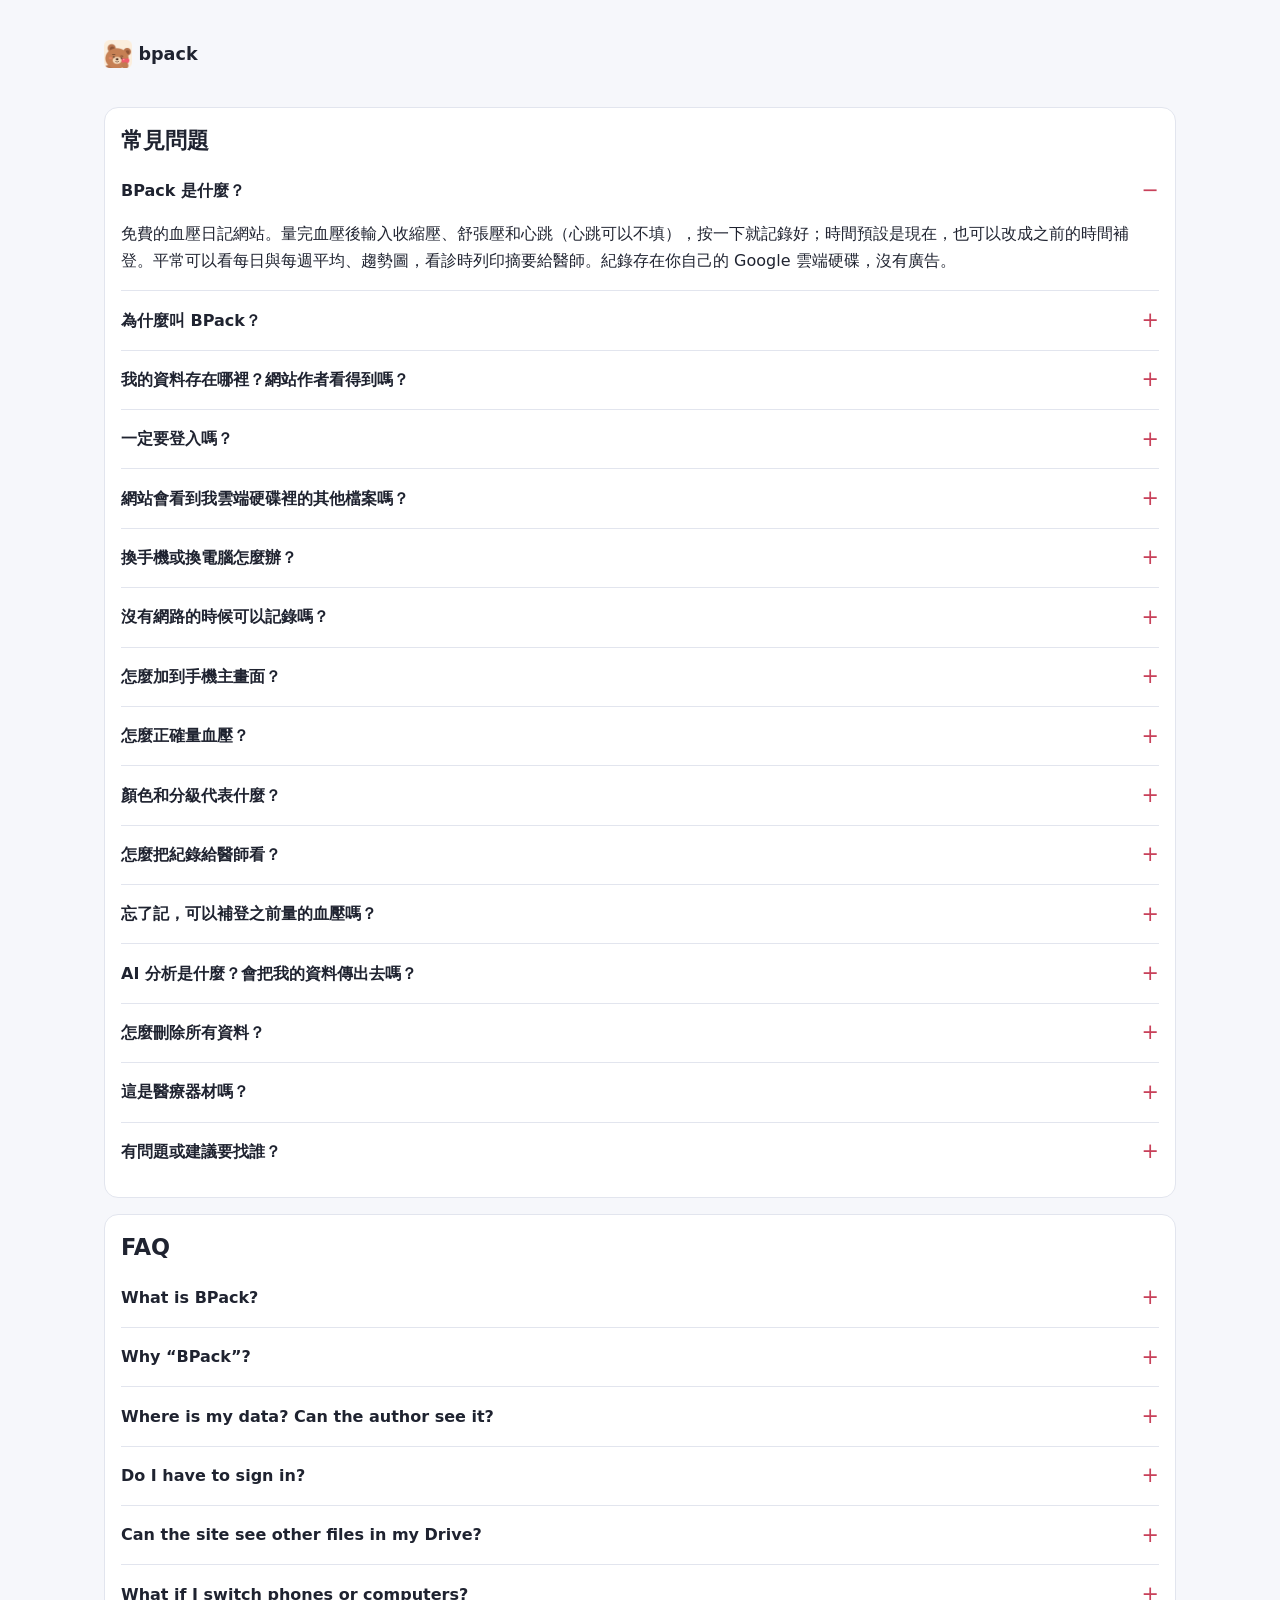
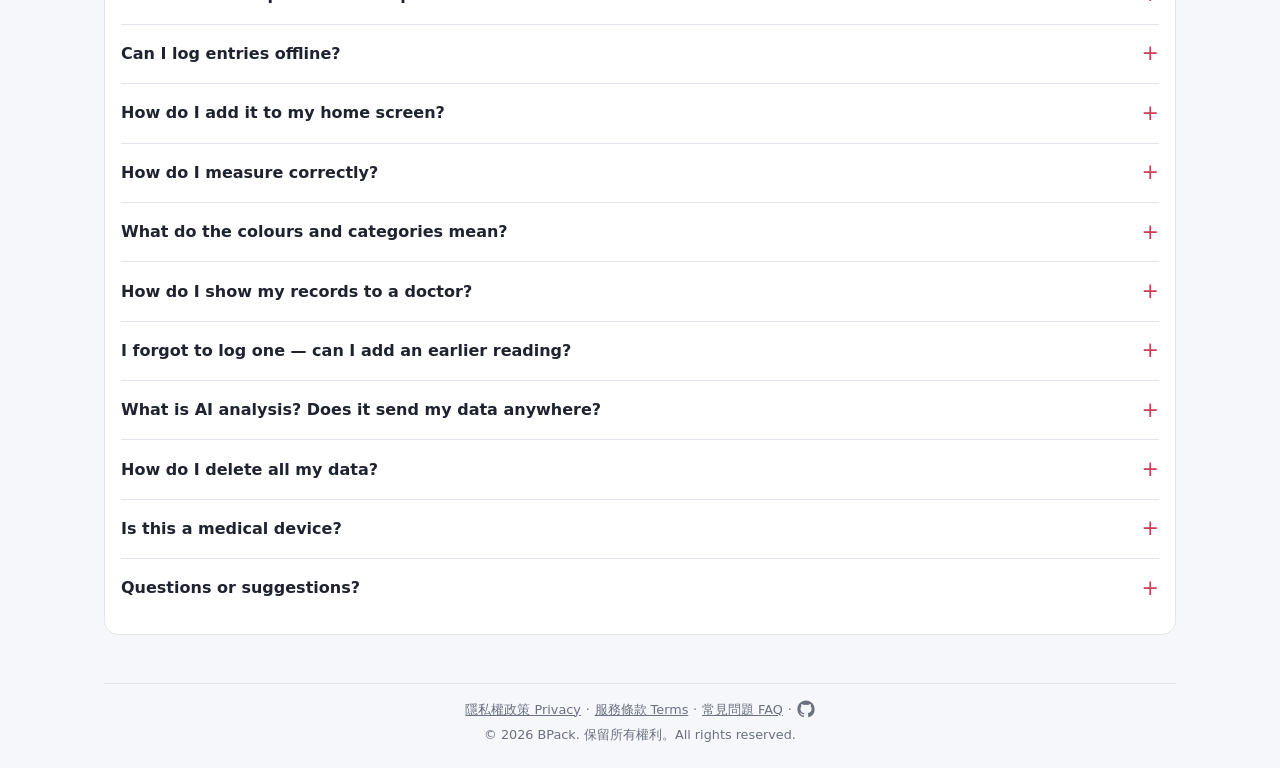
==== commit 5a35989f: "AI analysis from the Stats tab Same approach as Headack: the readings in the chosen period are turne" ====
--- a/faq.html
+++ b/faq.html
@@ -94,6 +94,10 @@
         <p>可以。在記錄頁按時間那一列，就可以改成之前的日期和時間再儲存。已經存好的紀錄也可以在「紀錄」頁點開修改時間或數值。</p>
       </details>
       <details>
+        <summary>AI 分析是什麼？會把我的資料傳出去嗎？</summary>
+        <p>到「統計」按「AI 分析」，選好想問的問題和期間，就能在 ChatGPT 或 Claude 開啟並帶入你的紀錄，請 AI 整理趨勢、早晚差異、生活情境的影響，或準備看診要問的問題。本網站不會傳送任何資料，是你的瀏覽器開啟該服務並帶入內容，按下按鈕前可以先查看會交給 AI 的內容。AI 的回答僅供參考，請勿自行調整藥物。</p>
+      </details>
+      <details>
         <summary>怎麼刪除所有資料？</summary>
         <p>到「設定」→「危險區域」→「清空所有紀錄」。也可以直接刪除雲端硬碟中的試算表，並在 <a href="https://myaccount.google.com/permissions" rel="noopener">Google 帳戶的第三方存取權</a>頁面撤銷本網站的授權。</p>
       </details>
@@ -168,6 +172,10 @@
         <p>Yes. On the Log page, tap the time row to change it to an earlier date and time before saving. You can also open any saved entry on the History page and edit its time or values.</p>
       </details>
       <details>
+        <summary>What is AI analysis? Does it send my data anywhere?</summary>
+        <p>In Stats, tap “AI analysis”, pick a question and a period, and open ChatGPT or Claude with your readings filled in to get a summary of trends, morning vs evening, the effect of situations, or questions for your doctor. The site itself sends nothing — your browser opens the service with the text, and you can review exactly what will be shared first. AI answers are for reference only; never change medication on your own.</p>
+      </details>
+      <details>
         <summary>How do I delete all my data?</summary>
         <p>Settings → Danger zone → Delete all entries. You can also delete the spreadsheet from your Drive and revoke the site's access on your <a href="https://myaccount.google.com/permissions" rel="noopener">Google Account</a>.</p>
       </details>
--- a/css/styles.css
+++ b/css/styles.css
@@ -157,6 +157,7 @@
 .view { display: none; flex-direction: column; gap: 1rem; }
 body[data-view="log"] #view-log,
 body[data-view="list"] #view-list,
+body[data-view="calendar"] #view-calendar,
 body[data-view="stats"] #view-stats,
 body[data-view="settings"] #view-settings { display: flex; }
 
@@ -273,8 +274,6 @@
 .list-day:first-child { margin-top: 0; }
 .list-day-avg { font-weight: 600; font-variant-numeric: tabular-nums; }
 .list-more { margin-top: .25rem; }
-.file-btn { display: inline-flex; align-items: center; justify-content: center; position: relative; overflow: hidden; }
-.file-btn input { position: absolute; inset: 0; opacity: 0; cursor: pointer; min-height: 0; }
 
 /* 折線圖 */
 .chart .line path { fill: none; stroke-width: 2; stroke-linejoin: round; stroke-linecap: round; }
@@ -511,6 +510,70 @@
 dialog.confirm-dialog form { height: auto; }
 dialog.confirm-dialog .dialog-body { padding-top: 1.25rem; }
 
+/* ---------- 日曆 ---------- */
+
+.cal-toolbar { display: flex; align-items: center; gap: .4rem; }
+.cal-label { flex: 1; max-width: 18rem; }
+@media (min-width: 900px) { .cal-toolbar { justify-content: flex-start; } }
+.cal-label input[type="month"] { width: 100%; min-height: var(--tap); text-align: center; font-weight: 700; cursor: pointer; }
+#cal-today[hidden] { display: inline-block; visibility: hidden; }
+.pager-btn {
+  appearance: none; width: var(--tap); height: var(--tap); border-radius: 50%; cursor: pointer; flex: none;
+  border: 1px solid var(--border); background: var(--surface); color: var(--text); font-size: 1.4rem; line-height: 1;
+}
+.pager-btn:disabled { opacity: .3; cursor: default; }
+[dir="rtl"] .pager-btn { transform: scaleX(-1); }
+.cal-layout { display: grid; grid-template-columns: 1fr; gap: 1rem; align-items: start; }
+.cal-month { padding: .6rem; touch-action: pan-y; }
+.cal-grid { display: grid; grid-template-columns: repeat(7, 1fr); gap: 2px; }
+.cal-wd { text-align: center; font-size: .75rem; color: var(--muted); padding-bottom: .2rem; }
+.cal-day {
+  display: flex; flex-direction: column; align-items: center; gap: .1rem; padding: .15rem 0 .25rem; min-height: 56px;
+  font: inherit; cursor: pointer; background: none; color: var(--text);
+  border: 1px solid transparent; border-radius: 10px;
+}
+.cal-day:disabled { cursor: default; }
+.cal-day:disabled .cal-num { opacity: .35; }
+.cal-num { align-self: flex-start; padding-inline-start: .3rem; font-size: .72rem; line-height: 1; color: var(--muted); font-variant-numeric: tabular-nums; }
+.cal-day.has-readings .cal-num { color: var(--text); font-weight: 700; }
+.cal-day.today { border-color: var(--primary); }
+.cal-day.selected { outline: 2px solid var(--text); outline-offset: 1px; }
+.cal-circle { width: 100%; max-width: 40px; height: auto; display: block; }
+.cal-circle.small { width: 20px; flex: none; }
+.cal-circle .half { fill: var(--cat, var(--border)); }
+.cal-circle .half.empty { fill: var(--grid); }
+.cal-circle .split { stroke: var(--surface); stroke-width: 2; }
+.cal-circle .other { fill: var(--muted); }
+.cal-legend { display: flex; flex-wrap: wrap; gap: .35rem .9rem; margin-top: .6rem; font-size: .8rem; color: var(--muted); }
+.cal-legend > span { display: inline-flex; align-items: center; gap: .3rem; }
+.cal-legend-cats { flex-wrap: wrap; row-gap: .2rem; }
+.cal-legend-cats .cat-dot { width: .6rem; height: .6rem; margin-inline-start: .35rem; }
+.cal-legend-cats .cat-dot:first-child { margin-inline-start: 0; }
+.cal-detail { display: flex; flex-direction: column; gap: .5rem; scroll-margin-top: calc(var(--topbar-h) + 12px); }
+.cal-detail-head { display: flex; justify-content: space-between; align-items: baseline; gap: .5rem; }
+.cal-detail h4 { margin: 0; font-size: .95rem; }
+.link-btn { appearance: none; border: 0; background: none; padding: .25rem 0; font: inherit; font-size: .85rem; color: var(--primary); cursor: pointer; text-decoration: underline; }
+
+/* 匯入 */
+.file-pick { display: flex; flex-direction: column; gap: .35rem; margin-top: .75rem; font-size: .85rem; color: var(--muted); }
+.file-pick input { padding: .4rem; font-size: .85rem; min-height: 0; }
+.step { font-weight: 600; margin: 1.25rem 0 .5rem; }
+.ai-buttons { display: flex; flex-wrap: wrap; gap: .5rem; }
+.ai-buttons .btn { display: inline-flex; align-items: center; justify-content: center; text-decoration: none; flex: 1 1 auto; }
+
+/* AI 分析 */
+.stats-tabs-row { display: flex; align-items: stretch; gap: .5rem; }
+.stats-tabs-row .stats-tabs { flex: 1; min-width: 0; }
+.ai-chip {
+  appearance: none; flex: none; display: inline-flex; align-items: center; gap: .35rem; cursor: pointer;
+  padding: 0 .9rem; min-height: var(--tap); border-radius: 10px; font: inherit; font-size: .9rem; font-weight: 600;
+  border: 1px solid var(--primary); background: color-mix(in srgb, var(--primary) 12%, var(--surface)); color: var(--primary);
+}
+.ai-chip .icon { width: 18px; height: 18px; }
+.ai-preview { white-space: pre-wrap; word-break: break-word; font-size: .75rem; max-height: 240px; overflow: auto; margin: .5rem 0 0; padding: .6rem; border-radius: 8px; background: var(--bg); color: var(--muted); }
+#ai-dialog .ai-buttons .btn { flex: 1 1 140px; }
+.ai-buttons .btn.disabled { opacity: .5; pointer-events: none; }
+
 /* 匯入預覽 */
 .import-preview:empty { display: none; }
 .import-preview { margin-top: 1rem; display: flex; flex-direction: column; gap: .4rem; }
@@ -563,6 +626,9 @@
 
 @media (min-width: 600px) {
   .row { grid-template-columns: 1fr 1fr; }
+  /* 桌機：子分頁不必拉滿整列，AI 分析靠右 */
+  .stats-tabs-row { justify-content: space-between; }
+  .stats-tabs-row .stats-tabs { flex: 0 1 420px; }
   .tiles { grid-template-columns: repeat(4, 1fr); }
   .key-figures { grid-template-columns: 1fr 1fr; column-gap: 2rem; }
 
@@ -604,6 +670,7 @@
   .view-title { display: block; margin: 0; }
 
   body[data-view="settings"] main { max-width: 760px; }
+  .cal-layout { grid-template-columns: minmax(340px, 460px) 1fr; }
   body[data-view="stats"] main { max-width: 1120px; }
   .stat-grid { grid-template-columns: 1fr 1fr; align-items: start; }
 
@@ -620,7 +687,7 @@
   main { max-width: none; padding: 0; }
   .card, .tile { border-color: #ccc; break-inside: avoid; box-shadow: none; }
   .stat-grid { grid-template-columns: 1fr 1fr; }
-  .chart, .prop-fill, .legend .key, .cat-dot, .cat-badge { -webkit-print-color-adjust: exact; print-color-adjust: exact; }
+  .chart, .prop-fill, .legend .key, .cat-dot, .cat-badge, .cal-circle { -webkit-print-color-adjust: exact; print-color-adjust: exact; }
   .warning { border: 1px solid #c77; background: #fff; color: #111; }
 }
 
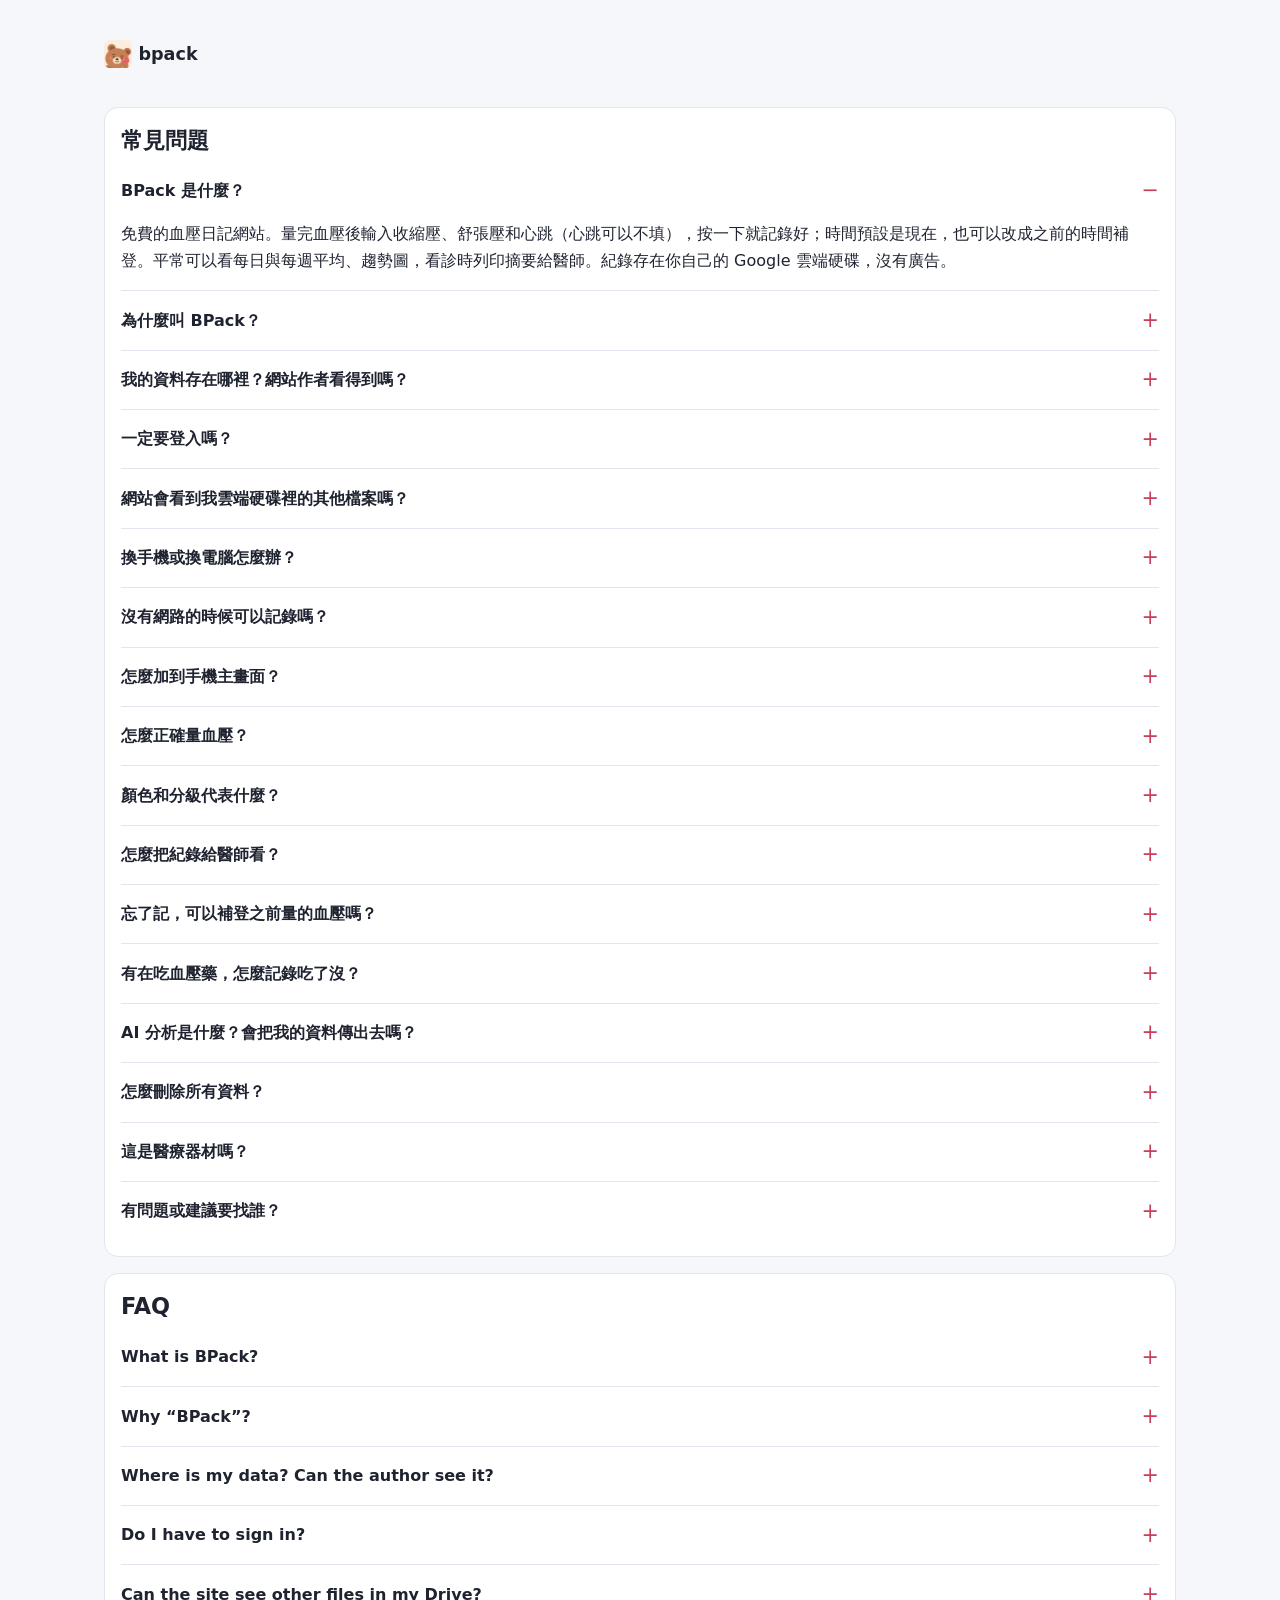
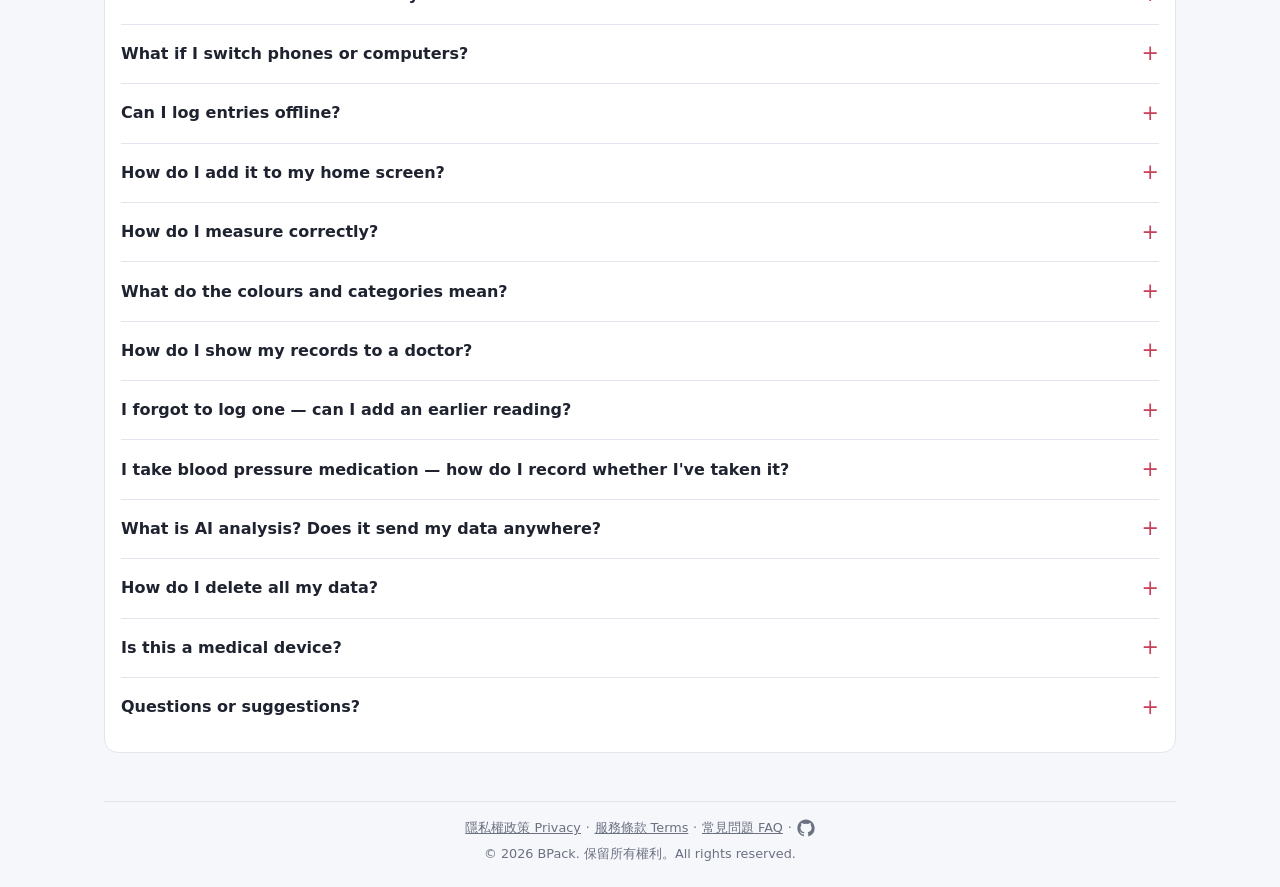
==== commit e280cc8b: "Medication switch remembered per day; pill markers in list and calendar Settings gets "I take blood " ====
--- a/faq.html
+++ b/faq.html
@@ -94,6 +94,10 @@
         <p>可以。在記錄頁按時間那一列，就可以改成之前的日期和時間再儲存。已經存好的紀錄也可以在「紀錄」頁點開修改時間或數值。</p>
       </details>
       <details>
+        <summary>有在吃血壓藥，怎麼記錄吃了沒？</summary>
+        <p>到「設定」打開「我有在吃血壓藥」（可以順便填藥名）。之後記錄卡片上會多一組「今天的血壓藥：還沒吃／吃了」：早上量的時候是「還沒吃」，吃了藥之後點一下「吃了」，當天後面的紀錄都會自動算吃藥後，隔天早上再自動回到「還沒吃」，不用每次重新勾。列表和日曆會用小藥丸標出有吃藥的紀錄和日子，統計與看診摘要會分別算吃藥前、吃藥後的平均。醫師最想看的是早上吃藥前的血壓。</p>
+      </details>
+      <details>
         <summary>AI 分析是什麼？會把我的資料傳出去嗎？</summary>
         <p>到「統計」按「AI 分析」，選好想問的問題和期間，就能在 ChatGPT 或 Claude 開啟並帶入你的紀錄，請 AI 整理趨勢、早晚差異、生活情境的影響，或準備看診要問的問題。本網站不會傳送任何資料，是你的瀏覽器開啟該服務並帶入內容，按下按鈕前可以先查看會交給 AI 的內容。AI 的回答僅供參考，請勿自行調整藥物。</p>
       </details>
@@ -172,6 +176,10 @@
         <p>Yes. On the Log page, tap the time row to change it to an earlier date and time before saving. You can also open any saved entry on the History page and edit its time or values.</p>
       </details>
       <details>
+        <summary>I take blood pressure medication — how do I record whether I've taken it?</summary>
+        <p>In Settings, turn on “I take blood pressure medication” (and optionally enter the name). The Log card then gets a “Today's BP medication: Not yet / Taken” switch: morning readings are “Not yet”; after taking your pills tap “Taken” once and the rest of that day's readings count as after medication; it resets the next morning, so there is nothing to re-tick. The history and calendar mark medicated readings and days with a small pill, and Stats and the doctor summary show separate before/after averages. The before-medication morning reading is the one doctors most want to see.</p>
+      </details>
+      <details>
         <summary>What is AI analysis? Does it send my data anywhere?</summary>
         <p>In Stats, tap “AI analysis”, pick a question and a period, and open ChatGPT or Claude with your readings filled in to get a summary of trends, morning vs evening, the effect of situations, or questions for your doctor. The site itself sends nothing — your browser opens the service with the text, and you can review exactly what will be shared first. AI answers are for reference only; never change medication on your own.</p>
       </details>
--- a/css/styles.css
+++ b/css/styles.css
@@ -223,6 +223,20 @@
 .crisis-note { border: 1px solid var(--danger); font-weight: 600; }
 .crisis-note[hidden] { display: none; }
 
+/* 今天的血壓藥：還沒吃 / 吃了 */
+.meds-row { display: flex; align-items: center; justify-content: space-between; gap: .75rem; flex-wrap: wrap; margin: .75rem 0 .25rem; }
+.meds-label { display: inline-flex; align-items: center; gap: .35rem; font-weight: 600; }
+.meds-label .icon { width: 18px; height: 18px; color: var(--primary); }
+.meds-label small { font-weight: 400; color: var(--muted); }
+.seg.meds-seg { flex: 0 0 auto; }
+.seg.meds-seg button { min-width: 5.2rem; padding-inline: 1rem; font-size: .95rem; white-space: nowrap; }
+.meds-name[hidden] { display: none; }
+.tag.med { border-color: color-mix(in srgb, var(--primary) 45%, var(--border)); color: var(--primary); font-weight: 600; }
+.tag.med .icon { width: 13px; height: 13px; margin-inline-end: .25rem; }
+.tag.med.before { color: var(--muted); font-weight: 400; border-style: dashed; }
+.cal-circle .pill rect { fill: var(--surface); stroke: var(--text); stroke-width: 1.4; }
+.cal-circle .pill line { stroke: var(--text); stroke-width: 1.2; }
+
 /* 分級顏色：色點、文字、膠囊 */
 .cat-dot { display: inline-block; width: .8rem; height: .8rem; border-radius: 50%; flex: none; background: var(--muted); }
 .cat-low { --cat: var(--cat-low); }
